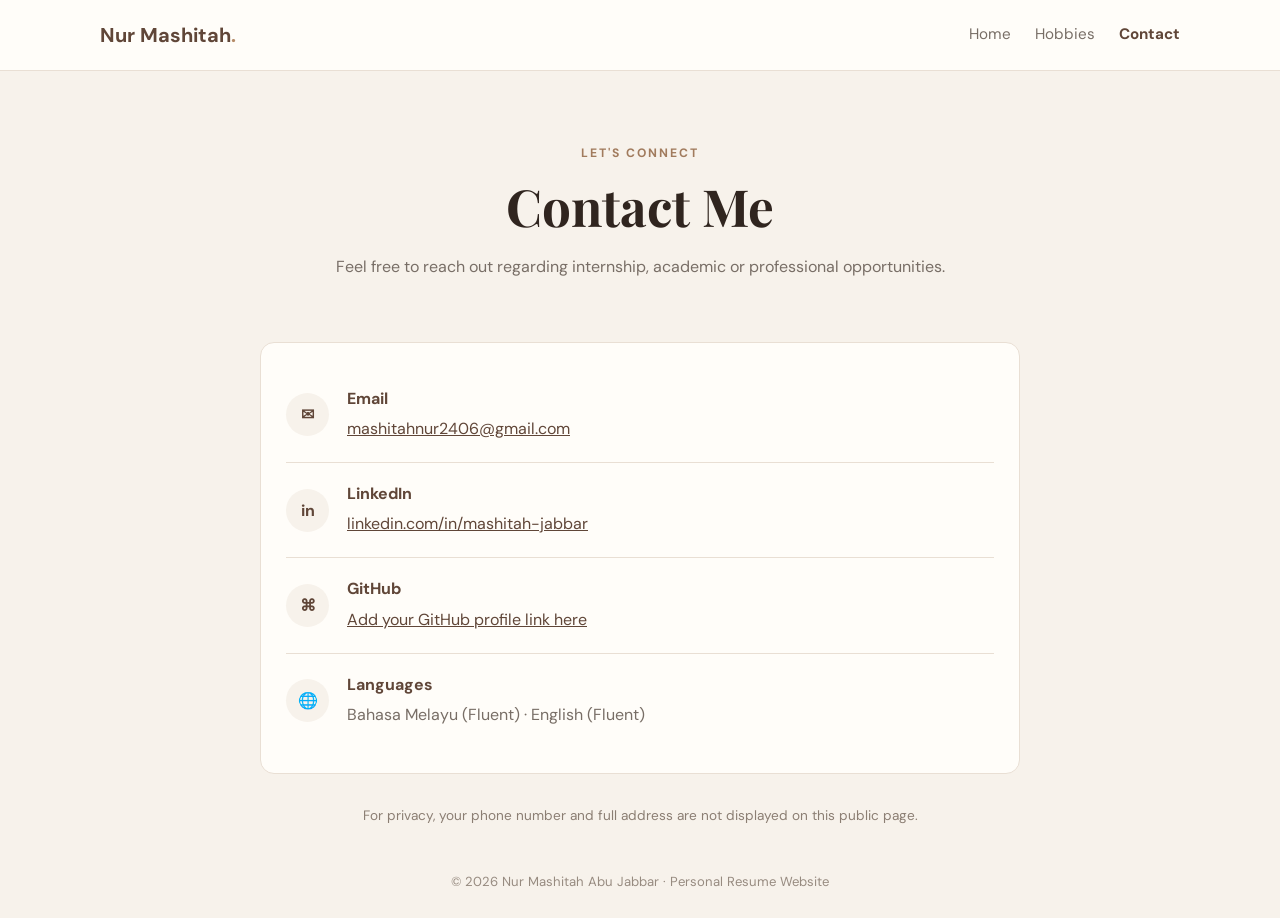
==== contact.html @ 83e517b0 "Initial resume site" ====
<!DOCTYPE html>
<html lang="en"><head><meta charset="UTF-8"><meta name="viewport" content="width=device-width, initial-scale=1.0"><title>Contact | Nur Mashitah</title><link rel="stylesheet" href="style.css"></head>
<body><header class="site-header"><a class="logo" href="index.html">Nur Mashitah<span>.</span></a><nav><a href="index.html">Home</a><a href="hobbies.html">Hobbies</a><a class="active" href="contact.html">Contact</a></nav></header>
<main class="container"><section class="page-heading"><p class="eyebrow">LET'S CONNECT</p><h1>Contact Me</h1><p>Feel free to reach out regarding internship, academic or professional opportunities.</p></section>
<section class="panel contact-panel">
<div class="contact-row"><span class="contact-icon">✉</span><div><h2>Email</h2><p><a href="mailto:mashitahnur2406@gmail.com">mashitahnur2406@gmail.com</a></p></div></div>
<div class="contact-row"><span class="contact-icon">in</span><div><h2>LinkedIn</h2><p><a href="https://www.linkedin.com/in/mashitah-jabbar" target="_blank" rel="noopener">linkedin.com/in/mashitah-jabbar</a></p></div></div>
<div class="contact-row"><span class="contact-icon">⌘</span><div><h2>GitHub</h2><p><a href="https://github.com/" target="_blank" rel="noopener">Add your GitHub profile link here</a></p></div></div>
<div class="contact-row"><span class="contact-icon">🌐</span><div><h2>Languages</h2><p>Bahasa Melayu (Fluent) · English (Fluent)</p></div></div>
</section><p class="note">For privacy, your phone number and full address are not displayed on this public page.</p><footer>© 2026 Nur Mashitah Abu Jabbar · Personal Resume Website</footer></main></body></html>
---- style.css ----
@import url('https://fonts.googleapis.com/css2?family=DM+Sans:wght@400;500;600;700&family=Playfair+Display:wght@600;700&display=swap');
:root{--brown:#604638;--dark:#30251f;--cream:#f7f2eb;--paper:#fffdf9;--muted:#786e66;--line:#e9dfd4}*{box-sizing:border-box}body{margin:0;background:var(--cream);color:var(--dark);font-family:'DM Sans',Arial,sans-serif;line-height:1.7}
.site-header{display:flex;justify-content:space-between;align-items:center;padding:18px max(7%,calc((100% - 1080px)/2));background:var(--paper);border-bottom:1px solid var(--line);position:sticky;top:0;z-index:5}.logo{color:var(--brown);font-weight:700;font-size:1.25rem;text-decoration:none}.logo span{color:#b58b68}nav{display:flex;gap:24px}nav a{color:var(--muted);text-decoration:none;font-size:.95rem}nav a:hover,nav a.active{color:var(--brown);font-weight:700}
.container{width:min(1080px,88%);margin:0 auto}.hero{text-align:center;padding:55px 20px 48px}.profile-photo{width:132px;height:132px;object-fit:cover;object-position:center top;border-radius:50%;border:5px solid var(--paper);box-shadow:0 5px 22px #60463818}.eyebrow{color:#a17b5d;font-size:.76rem;font-weight:700;letter-spacing:2px}.hero h1,h1{font-family:'Playfair Display',Georgia,serif;font-size:clamp(2.1rem,5vw,3.2rem);line-height:1.2;margin:8px 0}.hero h1 span{color:var(--brown)}.hero h2{color:var(--muted);font-size:1.08rem;font-weight:500}.intro{max-width:760px;margin:18px auto;color:var(--muted)}.availability{font-weight:600;color:var(--brown);margin:12px 0 22px}.button{display:inline-block;padding:10px 23px;background:var(--brown);color:white;border-radius:7px;text-decoration:none}.button:hover{background:var(--dark)}
.panel{background:var(--paper);border:1px solid var(--line);border-radius:14px;padding:25px;margin:20px 0}.panel h2{color:var(--brown);font-family:'Playfair Display',Georgia,serif;margin-top:0}.panel h3{font-size:1rem;margin:13px 0 4px}.panel p,.panel li{color:var(--muted)}.two-columns{display:grid;grid-template-columns:1.15fr .85fr;gap:20px}.item{padding:10px 0;border-bottom:1px solid var(--line)}.item:last-child{border:0}.item h3{margin:0 0 4px}.item p{margin:3px 0}.item small{color:#9a8d81}.detail{font-size:.9rem}.item ul{padding-left:20px;margin:7px 0}.page-heading{text-align:center;padding:60px 15px 25px}.page-heading p:last-child{color:var(--muted)}.hobby-grid{display:grid;grid-template-columns:repeat(2,1fr);gap:18px}.hobby-card{margin:0}.hobby-card h2{margin-bottom:8px}.emoji{font-size:2rem;margin-bottom:10px}.contact-panel{max-width:760px;margin:20px auto 30px}.contact-row{display:flex;gap:18px;align-items:center;padding:17px 0;border-bottom:1px solid var(--line)}.contact-row:last-child{border:0}.contact-row h2{font-family:'DM Sans',sans-serif;font-size:1rem;margin:0}.contact-row p{margin:3px 0}.contact-row a{color:var(--brown)}.contact-icon{width:43px;height:43px;flex:0 0 43px;display:grid;place-items:center;background:var(--cream);border-radius:50%;color:var(--brown);font-weight:700}.note{text-align:center;color:#8b7e73;font-size:.85rem}footer{text-align:center;color:#978b80;font-size:.82rem;padding:30px 0 25px}@media(max-width:700px){.site-header{padding:15px 6%;flex-direction:column;gap:10px}nav{gap:18px}.two-columns,.hobby-grid{grid-template-columns:1fr}.hero{padding-top:40px}.panel{padding:20px}}
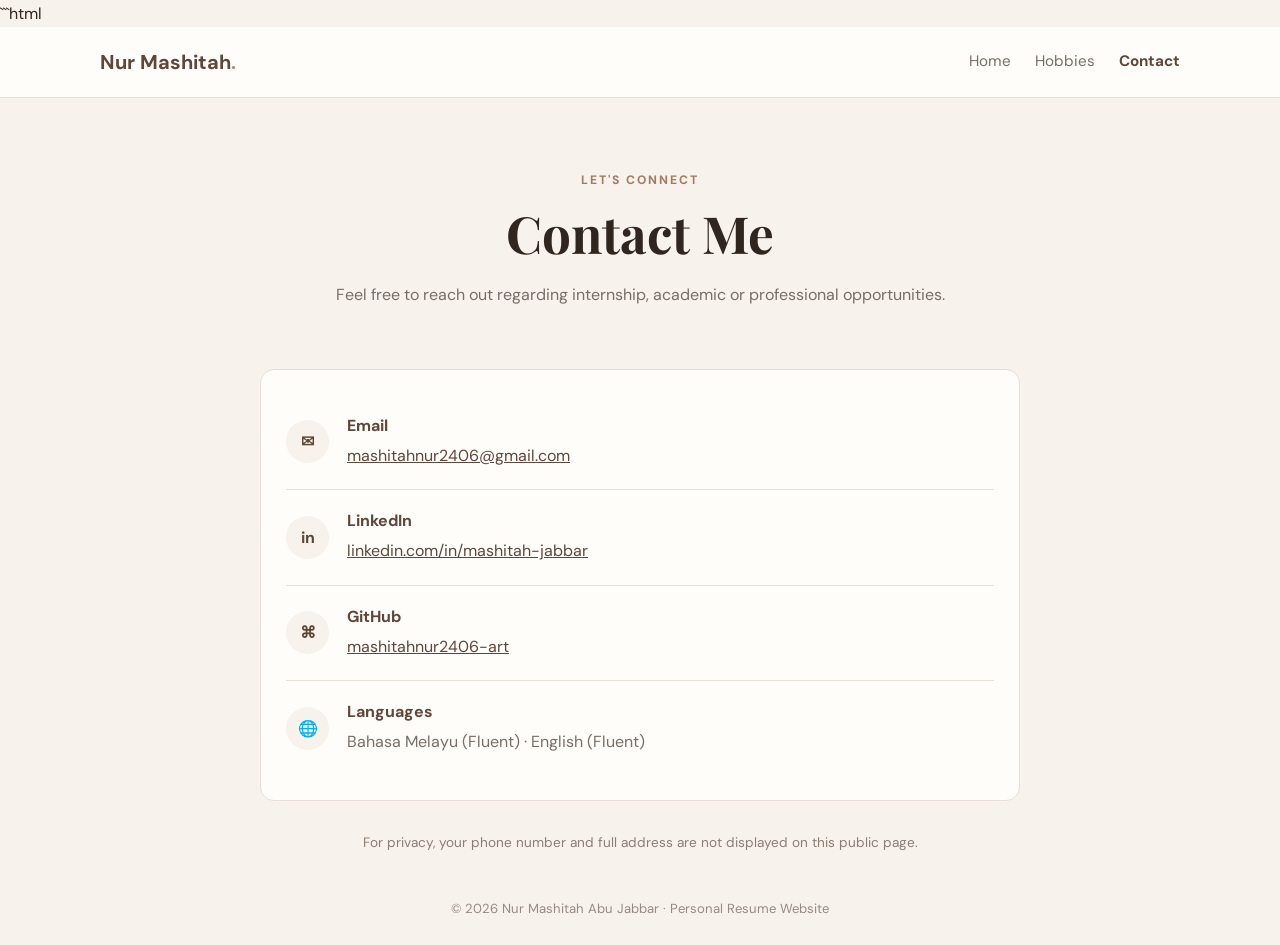
==== commit c991fec6: "Add GitHub profile link" ====
--- a/contact.html
+++ b/contact.html
@@ -1,10 +1,66 @@
+```html
 <!DOCTYPE html>
-<html lang="en"><head><meta charset="UTF-8"><meta name="viewport" content="width=device-width, initial-scale=1.0"><title>Contact | Nur Mashitah</title><link rel="stylesheet" href="style.css"></head>
-<body><header class="site-header"><a class="logo" href="index.html">Nur Mashitah<span>.</span></a><nav><a href="index.html">Home</a><a href="hobbies.html">Hobbies</a><a class="active" href="contact.html">Contact</a></nav></header>
-<main class="container"><section class="page-heading"><p class="eyebrow">LET'S CONNECT</p><h1>Contact Me</h1><p>Feel free to reach out regarding internship, academic or professional opportunities.</p></section>
-<section class="panel contact-panel">
-<div class="contact-row"><span class="contact-icon">✉</span><div><h2>Email</h2><p><a href="mailto:mashitahnur2406@gmail.com">mashitahnur2406@gmail.com</a></p></div></div>
-<div class="contact-row"><span class="contact-icon">in</span><div><h2>LinkedIn</h2><p><a href="https://www.linkedin.com/in/mashitah-jabbar" target="_blank" rel="noopener">linkedin.com/in/mashitah-jabbar</a></p></div></div>
-<div class="contact-row"><span class="contact-icon">⌘</span><div><h2>GitHub</h2><p><a href="https://github.com/" target="_blank" rel="noopener">Add your GitHub profile link here</a></p></div></div>
-<div class="contact-row"><span class="contact-icon">🌐</span><div><h2>Languages</h2><p>Bahasa Melayu (Fluent) · English (Fluent)</p></div></div>
-</section><p class="note">For privacy, your phone number and full address are not displayed on this public page.</p><footer>© 2026 Nur Mashitah Abu Jabbar · Personal Resume Website</footer></main></body></html>
+<html lang="en">
+<head>
+  <meta charset="UTF-8">
+  <meta name="viewport" content="width=device-width, initial-scale=1.0">
+  <title>Contact | Nur Mashitah</title>
+  <link rel="stylesheet" href="style.css">
+</head>
+<body>
+  <header class="site-header">
+    <a class="logo" href="index.html">Nur Mashitah<span>.</span></a>
+    <nav>
+      <a href="index.html">Home</a>
+      <a href="hobbies.html">Hobbies</a>
+      <a class="active" href="contact.html">Contact</a>
+    </nav>
+  </header>
+
+  <main class="container">
+    <section class="page-heading">
+      <p class="eyebrow">LET'S CONNECT</p>
+      <h1>Contact Me</h1>
+      <p>Feel free to reach out regarding internship, academic or professional opportunities.</p>
+    </section>
+
+    <section class="panel contact-panel">
+      <div class="contact-row">
+        <span class="contact-icon">✉</span>
+        <div>
+          <h2>Email</h2>
+          <p><a href="mailto:mashitahnur2406@gmail.com">mashitahnur2406@gmail.com</a></p>
+        </div>
+      </div>
+
+      <div class="contact-row">
+        <span class="contact-icon">in</span>
+        <div>
+          <h2>LinkedIn</h2>
+          <p><a href="https://www.linkedin.com/in/mashitah-jabbar" target="_blank" rel="noopener">linkedin.com/in/mashitah-jabbar</a></p>
+        </div>
+      </div>
+
+      <div class="contact-row">
+        <span class="contact-icon">⌘</span>
+        <div>
+          <h2>GitHub</h2>
+          <p><a href="https://github.com/mashitahnur2406-art" target="_blank" rel="noopener">mashitahnur2406-art</a></p>
+        </div>
+      </div>
+
+      <div class="contact-row">
+        <span class="contact-icon">🌐</span>
+        <div>
+          <h2>Languages</h2>
+          <p>Bahasa Melayu (Fluent) · English (Fluent)</p>
+        </div>
+      </div>
+    </section>
+
+    <p class="note">For privacy, your phone number and full address are not displayed on this public page.</p>
+
+    <footer>© 2026 Nur Mashitah Abu Jabbar · Personal Resume Website</footer>
+  </main>
+</body>
+</html>
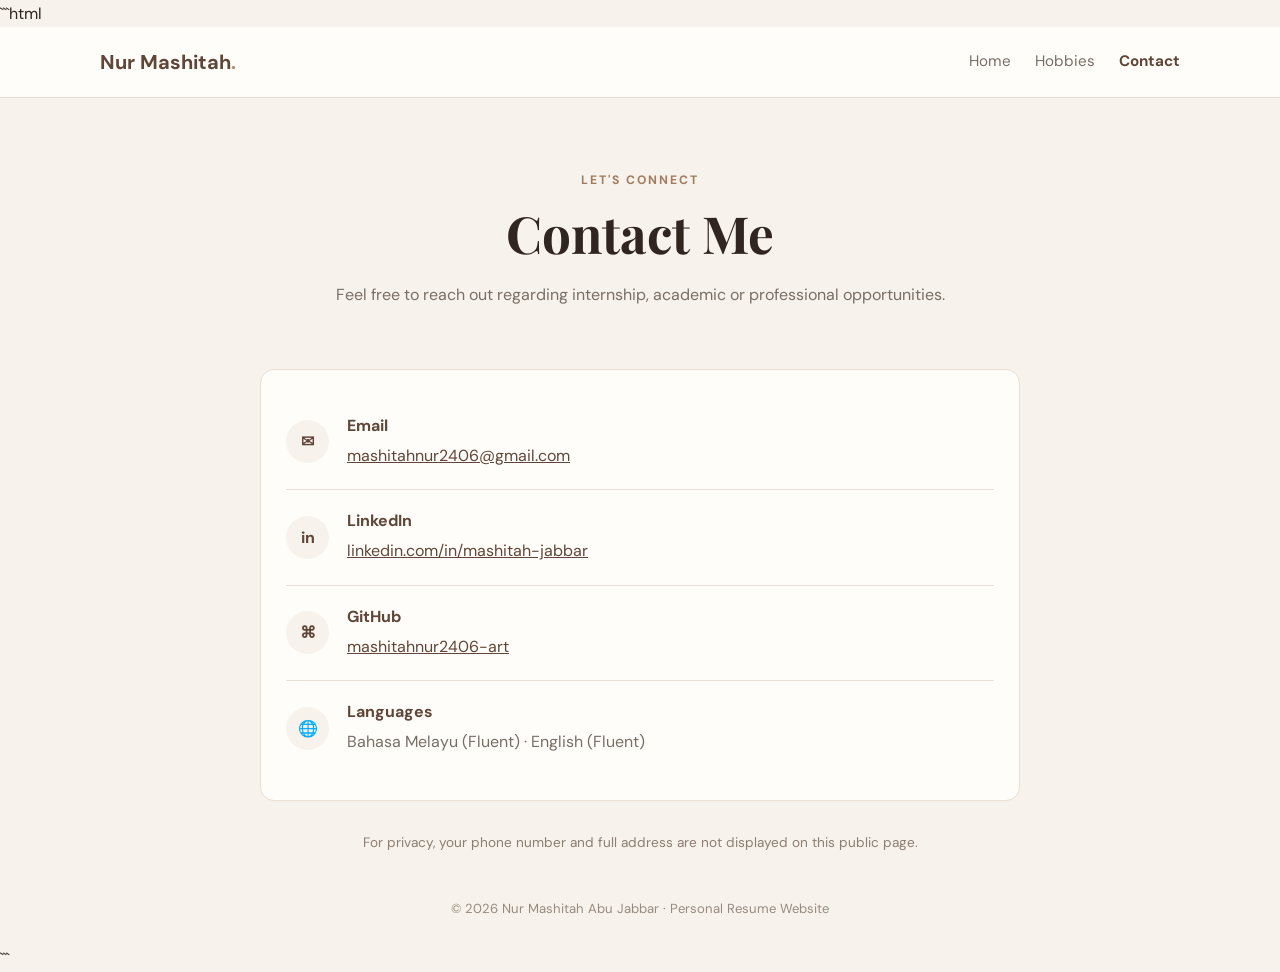
==== commit 451ff1c4: "Update GitHub profile link" ====
--- a/contact.html
+++ b/contact.html
@@ -7,9 +7,11 @@
   <title>Contact | Nur Mashitah</title>
   <link rel="stylesheet" href="style.css">
 </head>
+
 <body>
   <header class="site-header">
     <a class="logo" href="index.html">Nur Mashitah<span>.</span></a>
+
     <nav>
       <a href="index.html">Home</a>
       <a href="hobbies.html">Hobbies</a>
@@ -18,6 +20,7 @@
   </header>
 
   <main class="container">
+
     <section class="page-heading">
       <p class="eyebrow">LET'S CONNECT</p>
       <h1>Contact Me</h1>
@@ -25,11 +28,16 @@
     </section>
 
     <section class="panel contact-panel">
+
       <div class="contact-row">
         <span class="contact-icon">✉</span>
         <div>
           <h2>Email</h2>
-          <p><a href="mailto:mashitahnur2406@gmail.com">mashitahnur2406@gmail.com</a></p>
+          <p>
+            <a href="mailto:mashitahnur2406@gmail.com">
+              mashitahnur2406@gmail.com
+            </a>
+          </p>
         </div>
       </div>
 
@@ -37,7 +45,12 @@
         <span class="contact-icon">in</span>
         <div>
           <h2>LinkedIn</h2>
-          <p><a href="https://www.linkedin.com/in/mashitah-jabbar" target="_blank" rel="noopener">linkedin.com/in/mashitah-jabbar</a></p>
+          <p>
+            <a href="https://www.linkedin.com/in/mashitah-jabbar"
+               target="_blank" rel="noopener">
+              linkedin.com/in/mashitah-jabbar
+            </a>
+          </p>
         </div>
       </div>
 
@@ -45,7 +58,12 @@
         <span class="contact-icon">⌘</span>
         <div>
           <h2>GitHub</h2>
-          <p><a href="https://github.com/mashitahnur2406-art" target="_blank" rel="noopener">mashitahnur2406-art</a></p>
+          <p>
+            <a href="https://github.com/mashitahnur2406-art"
+               target="_blank" rel="noopener">
+              mashitahnur2406-art
+            </a>
+          </p>
         </div>
       </div>
 
@@ -56,11 +74,18 @@
           <p>Bahasa Melayu (Fluent) · English (Fluent)</p>
         </div>
       </div>
+
     </section>
 
-    <p class="note">For privacy, your phone number and full address are not displayed on this public page.</p>
+    <p class="note">
+      For privacy, your phone number and full address are not displayed on this public page.
+    </p>
 
-    <footer>© 2026 Nur Mashitah Abu Jabbar · Personal Resume Website</footer>
+    <footer>
+      © 2026 Nur Mashitah Abu Jabbar · Personal Resume Website
+    </footer>
+
   </main>
 </body>
-</html>+</html>
+```
